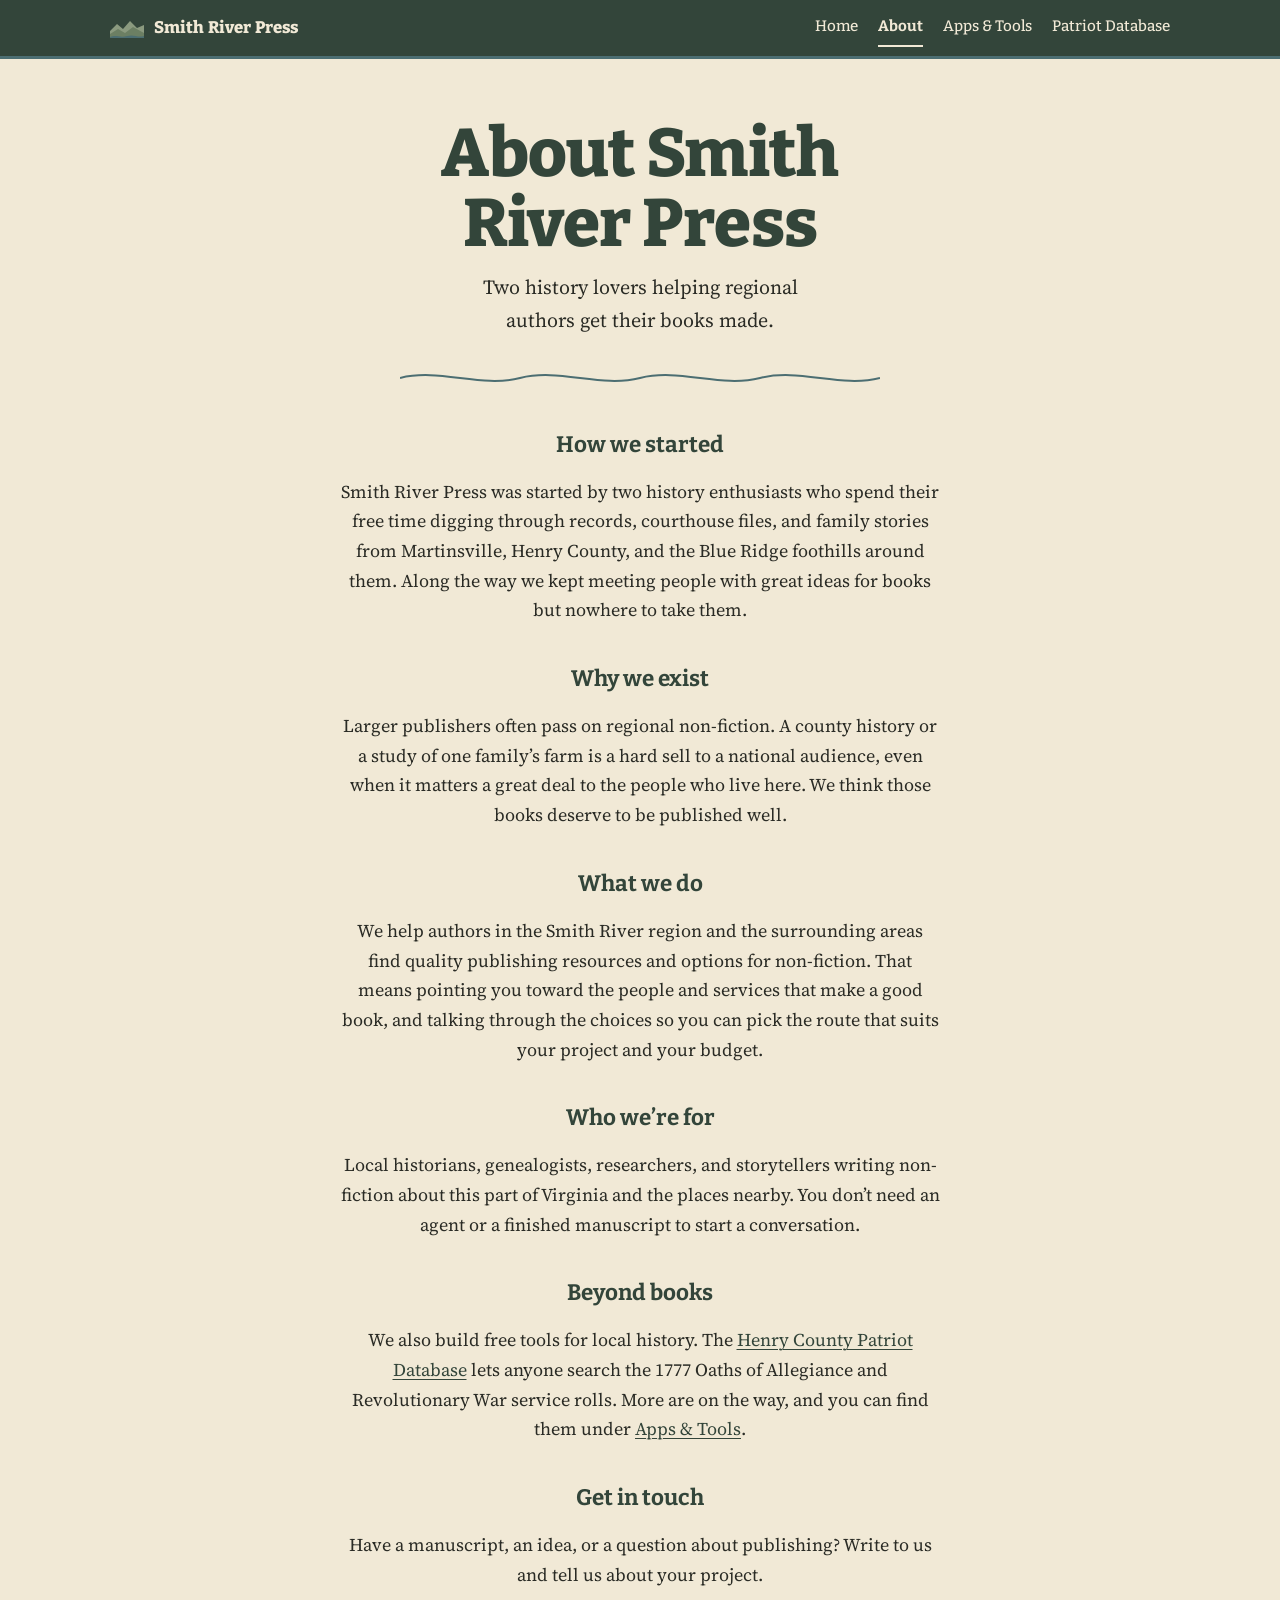
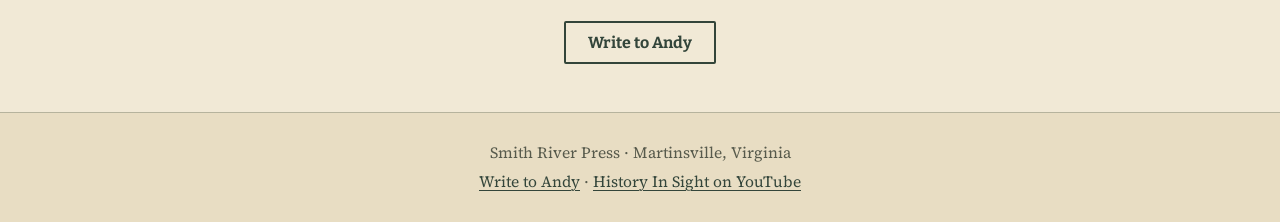
==== about/index.html @ 1280bb77 "com" ====
<!DOCTYPE html>
<html lang="en">
<head>
<meta charset="UTF-8">
<meta name="viewport" content="width=device-width, initial-scale=1">
<title>About Smith River Press | Publishing help for regional history authors</title>
<meta name="description" content="Smith River Press was started by two history enthusiasts to help authors in the Smith River region find quality publishing resources for non-fiction that larger publishers often pass over.">
<meta name="theme-color" content="#33453A">
<link rel="canonical" href="https://smithriverpress.com/about/">
<link rel="icon" href="/favicon.svg" type="image/svg+xml">
<meta property="og:type" content="website">
<meta property="og:site_name" content="Smith River Press">
<meta property="og:title" content="About Smith River Press | Publishing help for regional history authors">
<meta property="og:description" content="Smith River Press was started by two history enthusiasts to help authors in the Smith River region find quality publishing resources for non-fiction that larger publishers often pass over.">
<meta property="og:url" content="https://smithriverpress.com/about/">
<meta property="og:image" content="https://smithriverpress.com/og-image.png">
<meta property="og:image:alt" content="Smith River Press over layered Blue Ridge ridges">
<meta name="twitter:card" content="summary_large_image">
<link rel="preconnect" href="https://fonts.googleapis.com">
<link rel="preconnect" href="https://fonts.gstatic.com" crossorigin>
<link href="https://fonts.googleapis.com/css2?family=Bitter:wght@500;700;800&family=Source+Serif+4:ital,wght@0,400;0,600;1,400&display=swap" rel="stylesheet">
<link rel="stylesheet" href="/assets/site-bar.css">
<link rel="stylesheet" href="/assets/site.css">
</head>
<body>
<a class="srp-skip" href="#main">Skip to content</a>
<header class="srp-bar">
  <div class="srp-bar__inner">
    <a class="srp-brand" href="/"><svg viewBox="0 0 68 40" aria-hidden="true"><path d="M0 26 L14 12 L26 22 L40 6 L54 20 L68 14 V40 H0Z" fill="#8B9A7F"/><path d="M0 32 L16 22 L30 30 L46 18 L68 30 V40 H0Z" fill="#6C7F63"/><path d="M0 38 C12 33 20 40 34 36 C48 32 56 40 68 36 V40 H0Z" fill="#4C6E72"/></svg><span>Smith River Press</span></a>
    <nav class="srp-nav" aria-label="Main">
    <ul>
      <li><a href="/">Home</a></li>
      <li><a href="/about/" aria-current="page">About</a></li>
      <li><a href="/apps/">Apps &amp; Tools</a></li>
      <li><a href="/apps/patriot-data/henry-county-virginia/">Patriot Database</a></li>
    </ul>
    </nav>
  </div>
</header>

<main id="main">
  <h1>About Smith River Press</h1>
  <p class="tagline">Two history lovers helping regional authors get their books made.</p>
  <svg class="river-divider" viewBox="0 0 480 26" role="presentation" aria-hidden="true"><path d="M0,13 C40,3 80,23 120,13 C160,3 200,23 240,13 C280,3 320,23 360,13 C400,3 440,23 480,13" fill="none" stroke="#4C6E72" stroke-width="2"/></svg>

  <div class="prose">
    <h2>How we started</h2>
    <p>Smith River Press was started by two history enthusiasts who spend their free time digging through records, courthouse files, and family stories from Martinsville, Henry County, and the Blue Ridge foothills around them. Along the way we kept meeting people with great ideas for books but nowhere to take them.</p>

    <h2>Why we exist</h2>
    <p>Larger publishers often pass on regional non-fiction. A county history or a study of one family&rsquo;s farm is a hard sell to a national audience, even when it matters a great deal to the people who live here. We think those books deserve to be published well.</p>

    <h2>What we do</h2>
    <p>We help authors in the Smith River region and the surrounding areas find quality publishing resources and options for non-fiction. That means pointing you toward the people and services that make a good book, and talking through the choices so you can pick the route that suits your project and your budget.</p>

    <h2>Who we&rsquo;re for</h2>
    <p>Local historians, genealogists, researchers, and storytellers writing non-fiction about this part of Virginia and the places nearby. You don&rsquo;t need an agent or a finished manuscript to start a conversation.</p>

    <h2>Beyond books</h2>
    <p>We also build free tools for local history. The <a href="/apps/patriot-data/henry-county-virginia/">Henry County Patriot Database</a> lets anyone search the 1777 Oaths of Allegiance and Revolutionary War service rolls. More are on the way, and you can find them under <a href="/apps/">Apps &amp; Tools</a>.</p>

    <h2>Get in touch</h2>
    <p>Have a manuscript, an idea, or a question about publishing? Write to us and tell us about your project.</p>
  </div>

  <p class="contact-block"><a class="stamp" href="mailto:andy@smithriverpress.com">Write to Andy</a></p>
</main>

<footer class="foot">
  <p>Smith River Press &middot; Martinsville, Virginia</p>
  <p><a href="mailto:andy@smithriverpress.com">Write to Andy</a> &middot; <a href="https://www.youtube.com/@yourhistoryinsight" target="_blank" rel="noopener">History In Sight on YouTube</a></p>
</footer>

</body>
</html>
---- assets/site-bar.css ----
/* Smith River Press — shared top bar.
   Namespaced (.srp-*) so it can be dropped onto ANY page, including
   apps that carry their own stylesheet (e.g. the Patriot Database). */
.srp-skip{position:absolute;left:-9999px;top:0;background:#F1E9D6;color:#33453A;padding:.6rem 1rem;z-index:1000;font:700 .95rem/1 Georgia,serif;text-decoration:none}
.srp-skip:focus{left:.5rem;top:.5rem}
.srp-bar{background:#33453A;color:#F1E9D6;font-family:"Bitter",Georgia,"Times New Roman",serif;border-bottom:3px solid #4C6E72}
.srp-bar__inner{max-width:1100px;margin:0 auto;padding:.55rem 1.25rem;display:flex;flex-wrap:wrap;align-items:center;justify-content:space-between;gap:.35rem 1.5rem}
.srp-brand{display:inline-flex;align-items:center;gap:.6rem;color:#F1E9D6;text-decoration:none;font-weight:800;font-size:1.05rem;letter-spacing:.01em}
.srp-brand svg{width:34px;height:auto;flex:none}
.srp-nav ul{list-style:none;margin:0;padding:0;display:flex;flex-wrap:wrap;gap:.1rem 1.25rem}
.srp-nav a{display:inline-block;padding:.35rem 0;color:#F1E9D6;text-decoration:none;font-weight:500;font-size:.95rem;border-bottom:2px solid transparent}
.srp-nav a:hover{border-bottom-color:rgba(241,233,214,.55)}
.srp-nav a[aria-current="page"]{border-bottom-color:#F1E9D6;font-weight:700}
.srp-bar a:focus-visible{outline:2px solid #F1E9D6;outline-offset:3px;border-radius:2px}
@media (max-width:520px){.srp-bar__inner{justify-content:center;text-align:center}.srp-nav ul{justify-content:center}}
@media print{.srp-bar,.srp-skip{display:none}}
.srp-bar{width:100%;align-self:stretch}
---- assets/site.css ----
/* Smith River Press — site stylesheet (home, apps, 404).
   Palette comes from the ridge illustration so the page and art agree. */
:root{
  --paper:#F1E9D6; --paper-deep:#E8DDC3; --ink:#2A2B25; --muted:#575a4c;
  --pine:#33453A; --sage:#6C7F63; --mist:#8B9A7F; --river:#4C6E72;
  --rule:rgba(51,69,58,.28);
  --serif:"Source Serif 4",Georgia,"Times New Roman",serif;
  --display:"Bitter",Georgia,"Times New Roman",serif;
}
*,*::before,*::after{box-sizing:border-box}
html{-webkit-text-size-adjust:100%;scroll-padding-top:1rem}
body{margin:0;min-height:100vh;display:flex;flex-direction:column;background:var(--paper);color:var(--ink);font:400 1.125rem/1.65 var(--serif);text-rendering:optimizeLegibility}
main{flex:1;width:100%;max-width:40rem;margin:0 auto;padding:2.5rem 1.25rem 3rem;text-align:center}
a{color:var(--pine);text-decoration-thickness:1px;text-underline-offset:.18em}
a:hover{color:var(--river)}
a:focus-visible,button:focus-visible{outline:3px solid var(--river);outline-offset:3px;border-radius:2px}
img,svg{max-width:100%;height:auto}

h1{font:800 clamp(2.4rem,7vw,4.2rem)/1.04 var(--display);color:var(--pine);margin:1.25rem 0 .75rem;letter-spacing:-.01em;text-wrap:balance}
h2{font:700 1.4rem/1.25 var(--display);color:var(--pine);margin:2.5rem 0 .75rem}
.tagline{max-width:34ch;margin:0 auto 1.5rem;font-size:1.25rem;text-wrap:balance}
.ridge{display:block;width:100%;margin:0 auto}
.river-divider{display:block;width:min(480px,80%);margin:1.75rem auto}

/* the one deliberate moment: the hero settles in on load */
@media (prefers-reduced-motion:no-preference){
  .hero{animation:settle .7s ease-out both}
  @keyframes settle{from{opacity:0;transform:translateY(8px)}to{opacity:1;transform:none}}
}

.notice{margin:0 auto 1.75rem;padding:1rem 1.25rem;background:var(--paper-deep);border-left:4px solid var(--river);text-align:left;max-width:34rem}

/* the shelf: what is live, in plain list form */
.shelf{list-style:none;margin:0 auto;padding:0;max-width:34rem;text-align:left}
.shelf li{padding:1.1rem 0 1.1rem 1.1rem;border-top:1px solid var(--rule);border-left:4px solid transparent}
.shelf li:last-child{border-bottom:1px solid var(--rule)}
.shelf li.is-live{border-left-color:var(--river)}
.shelf h3{font:700 1.2rem/1.3 var(--display);margin:0 0 .25rem}
.shelf h3 a{color:var(--pine)}
.shelf p{margin:0;color:var(--muted);font-size:1.02rem}
.status{display:inline-block;margin-top:.5rem;font-size:.92rem;font-style:italic;color:var(--river)}

.contact-block{margin:2rem 0 0}
.stamp{display:inline-block;padding:.6rem 1.4rem;border:2px solid var(--pine);color:var(--pine);font:700 1rem/1.2 var(--display);text-decoration:none;border-radius:2px;transition:background-color .15s,color .15s}
.stamp:hover{background:var(--pine);color:var(--paper)}
.back-link{display:inline-block;margin-top:.5rem}

.foot{background:var(--paper-deep);border-top:1px solid var(--rule);padding:1.5rem 1.25rem;text-align:center;font-size:.98rem;color:var(--muted)}
.foot p{margin:.2rem 0}

@media (max-width:520px){body{font-size:1.05rem}main{padding-top:1.75rem}}
@media print{body{background:#fff}.foot{border:0}}
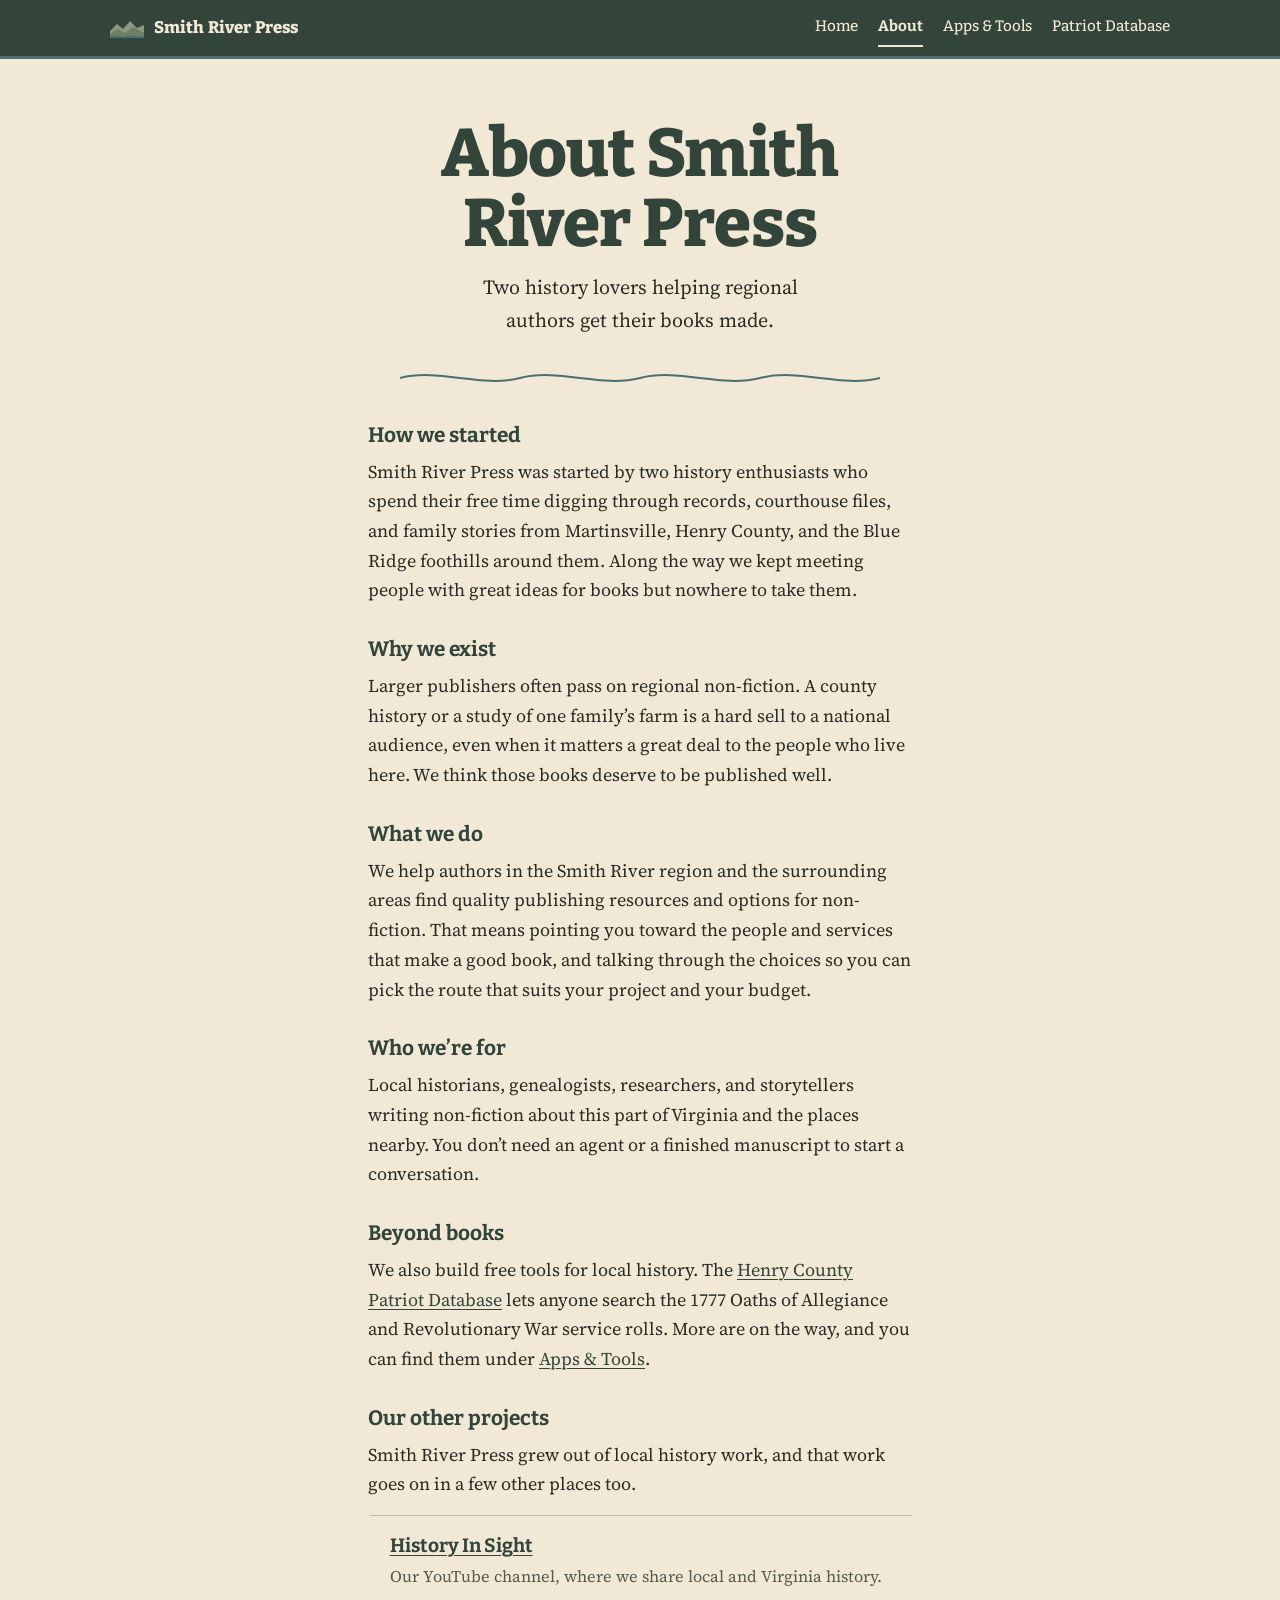
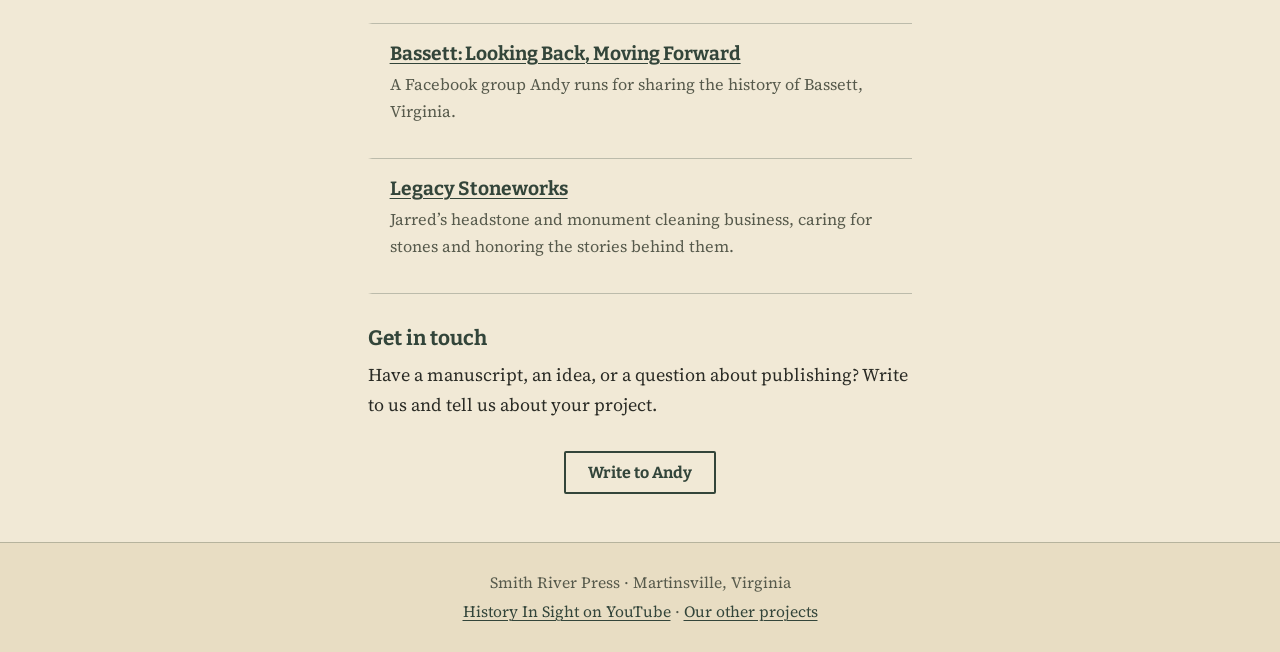
==== commit f5482aa6: "commit" ====
--- a/about/index.html
+++ b/about/index.html
@@ -59,6 +59,23 @@
     <h2>Beyond books</h2>
     <p>We also build free tools for local history. The <a href="/apps/patriot-data/henry-county-virginia/">Henry County Patriot Database</a> lets anyone search the 1777 Oaths of Allegiance and Revolutionary War service rolls. More are on the way, and you can find them under <a href="/apps/">Apps &amp; Tools</a>.</p>
 
+    <h2 id="elsewhere">Our other projects</h2>
+    <p>Smith River Press grew out of local history work, and that work goes on in a few other places too.</p>
+    <ul class="shelf">
+      <li>
+        <h3><a href="https://www.youtube.com/@yourhistoryinsight" target="_blank" rel="noopener">History In Sight</a></h3>
+        <p>Our YouTube channel, where we share local and Virginia history.</p>
+      </li>
+      <li>
+        <h3><a href="https://www.facebook.com/groups/bassettvirginia" target="_blank" rel="noopener">Bassett: Looking Back, Moving Forward</a></h3>
+        <p>A Facebook group Andy runs for sharing the history of Bassett, Virginia.</p>
+      </li>
+      <li>
+        <h3><a href="https://www.legacystoneworks276.com/" target="_blank" rel="noopener">Legacy Stoneworks</a></h3>
+        <p>Jarred&rsquo;s headstone and monument cleaning business, caring for stones and honoring the stories behind them.</p>
+      </li>
+    </ul>
+
     <h2>Get in touch</h2>
     <p>Have a manuscript, an idea, or a question about publishing? Write to us and tell us about your project.</p>
   </div>
@@ -68,7 +85,7 @@
 
 <footer class="foot">
   <p>Smith River Press &middot; Martinsville, Virginia</p>
-  <p><a href="mailto:andy@smithriverpress.com">Write to Andy</a> &middot; <a href="https://www.youtube.com/@yourhistoryinsight" target="_blank" rel="noopener">History In Sight on YouTube</a></p>
+  <p><a href="https://www.youtube.com/@yourhistoryinsight" target="_blank" rel="noopener">History In Sight on YouTube</a> &middot; <a href="/about/#elsewhere">Our other projects</a></p>
 </footer>
 
 </body>
--- a/assets/site.css
+++ b/assets/site.css
@@ -50,3 +50,8 @@
 
 @media (max-width:520px){body{font-size:1.05rem}main{padding-top:1.75rem}}
 @media print{body{background:#fff}.foot{border:0}}
+
+/* long-form text pages (About) */
+.prose{max-width:34rem;margin:0 auto;text-align:left}
+.prose h2{margin:2rem 0 .5rem;font-size:1.3rem}
+.prose p{margin:0 0 1rem}
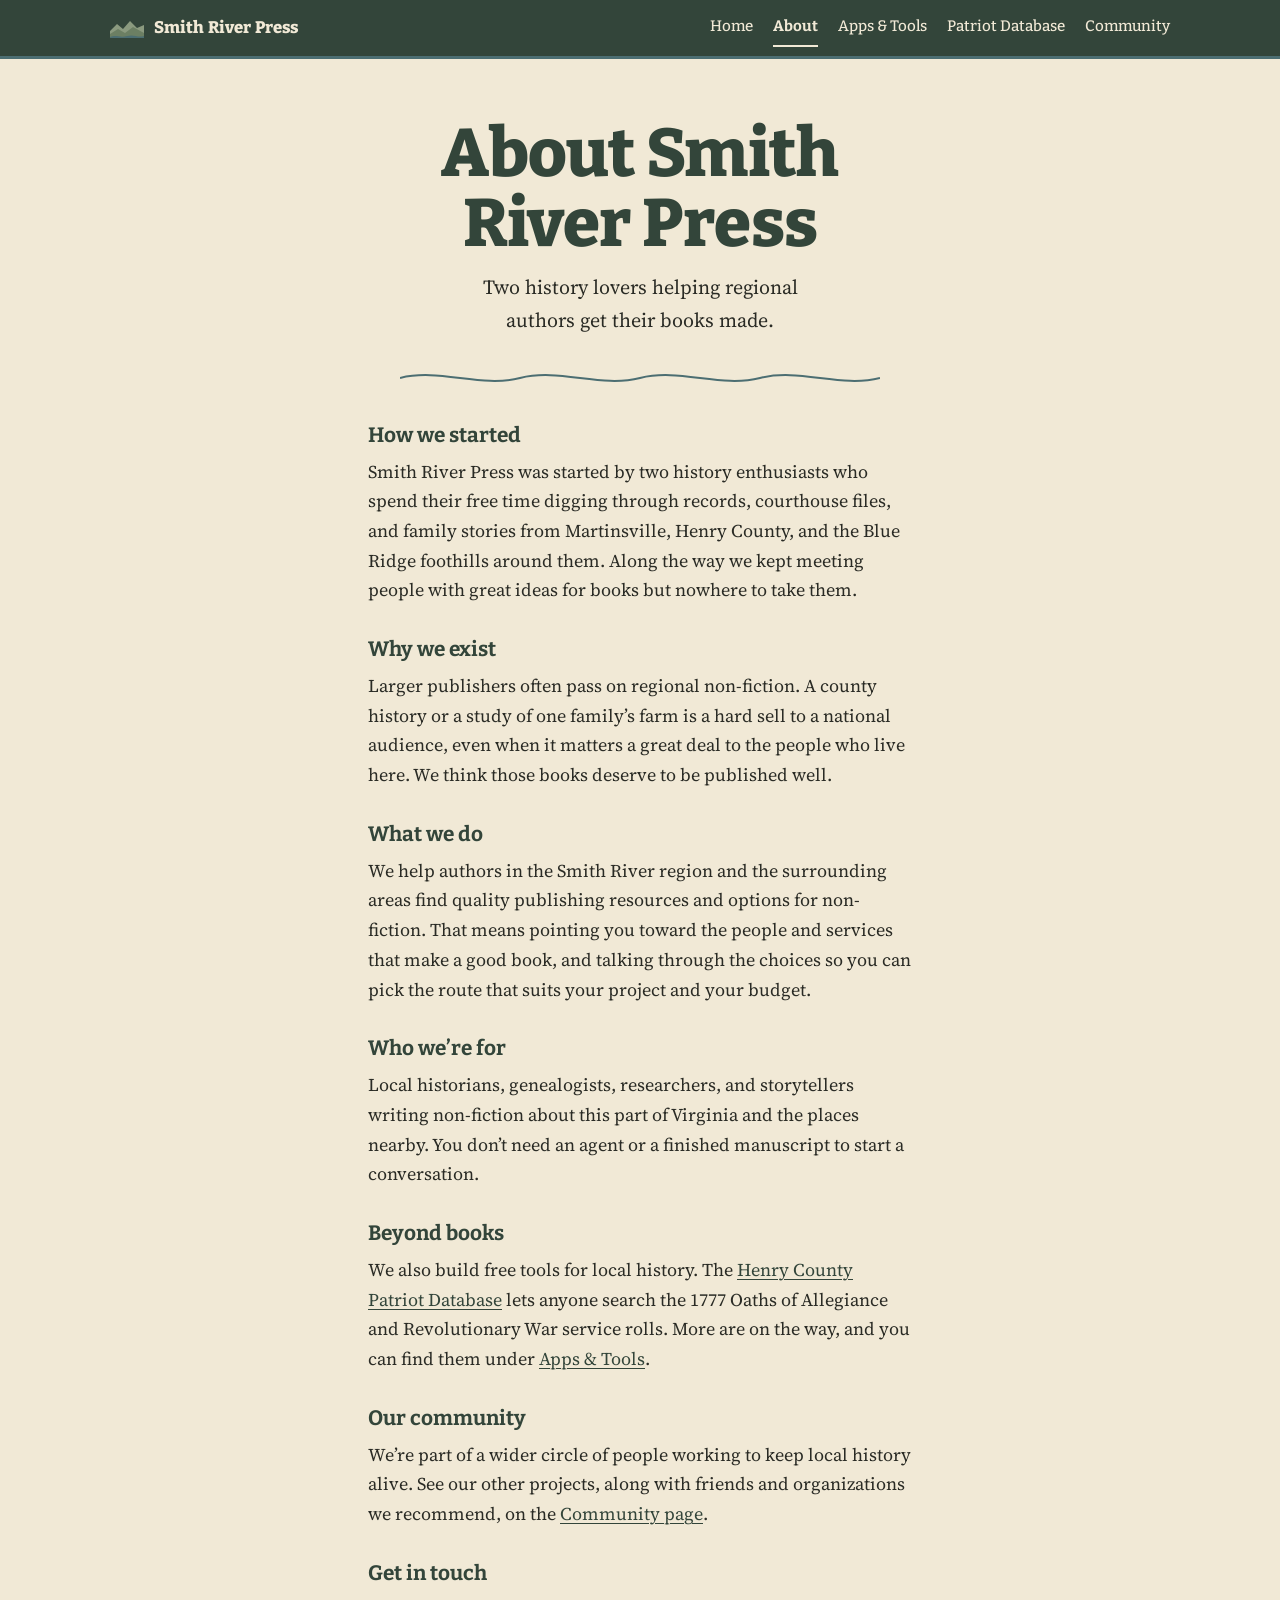
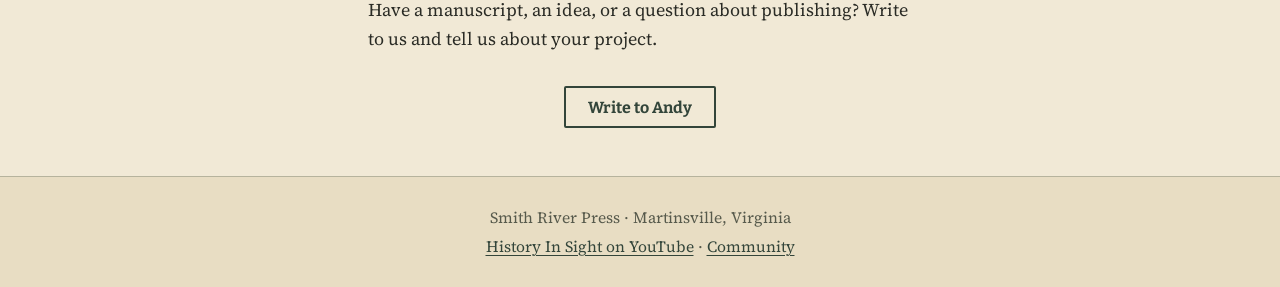
==== commit 14ff62ea: "com" ====
--- a/about/index.html
+++ b/about/index.html
@@ -33,6 +33,7 @@
       <li><a href="/about/" aria-current="page">About</a></li>
       <li><a href="/apps/">Apps &amp; Tools</a></li>
       <li><a href="/apps/patriot-data/henry-county-virginia/">Patriot Database</a></li>
+      <li><a href="/community/">Community</a></li>
     </ul>
     </nav>
   </div>
@@ -59,22 +60,8 @@
     <h2>Beyond books</h2>
     <p>We also build free tools for local history. The <a href="/apps/patriot-data/henry-county-virginia/">Henry County Patriot Database</a> lets anyone search the 1777 Oaths of Allegiance and Revolutionary War service rolls. More are on the way, and you can find them under <a href="/apps/">Apps &amp; Tools</a>.</p>
 
-    <h2 id="elsewhere">Our other projects</h2>
-    <p>Smith River Press grew out of local history work, and that work goes on in a few other places too.</p>
-    <ul class="shelf">
-      <li>
-        <h3><a href="https://www.youtube.com/@yourhistoryinsight" target="_blank" rel="noopener">History In Sight</a></h3>
-        <p>Our YouTube channel, where we share local and Virginia history.</p>
-      </li>
-      <li>
-        <h3><a href="https://www.facebook.com/groups/bassettvirginia" target="_blank" rel="noopener">Bassett: Looking Back, Moving Forward</a></h3>
-        <p>A Facebook group Andy runs for sharing the history of Bassett, Virginia.</p>
-      </li>
-      <li>
-        <h3><a href="https://www.legacystoneworks276.com/" target="_blank" rel="noopener">Legacy Stoneworks</a></h3>
-        <p>Jarred&rsquo;s headstone and monument cleaning business, caring for stones and honoring the stories behind them.</p>
-      </li>
-    </ul>
+    <h2>Our community</h2>
+    <p>We&rsquo;re part of a wider circle of people working to keep local history alive. See our other projects, along with friends and organizations we recommend, on the <a href="/community/">Community page</a>.</p>
 
     <h2>Get in touch</h2>
     <p>Have a manuscript, an idea, or a question about publishing? Write to us and tell us about your project.</p>
@@ -85,7 +72,7 @@
 
 <footer class="foot">
   <p>Smith River Press &middot; Martinsville, Virginia</p>
-  <p><a href="https://www.youtube.com/@yourhistoryinsight" target="_blank" rel="noopener">History In Sight on YouTube</a> &middot; <a href="/about/#elsewhere">Our other projects</a></p>
+  <p><a href="https://www.youtube.com/@yourhistoryinsight" target="_blank" rel="noopener">History In Sight on YouTube</a> &middot; <a href="/community/">Community</a></p>
 </footer>
 
 </body>
--- a/assets/site.css
+++ b/assets/site.css
@@ -55,3 +55,5 @@
 .prose{max-width:34rem;margin:0 auto;text-align:left}
 .prose h2{margin:2rem 0 .5rem;font-size:1.3rem}
 .prose p{margin:0 0 1rem}
+.prose .shelf{margin:0 0 .5rem}
+.fine-print{font-size:.95rem;font-style:italic;color:var(--muted)}
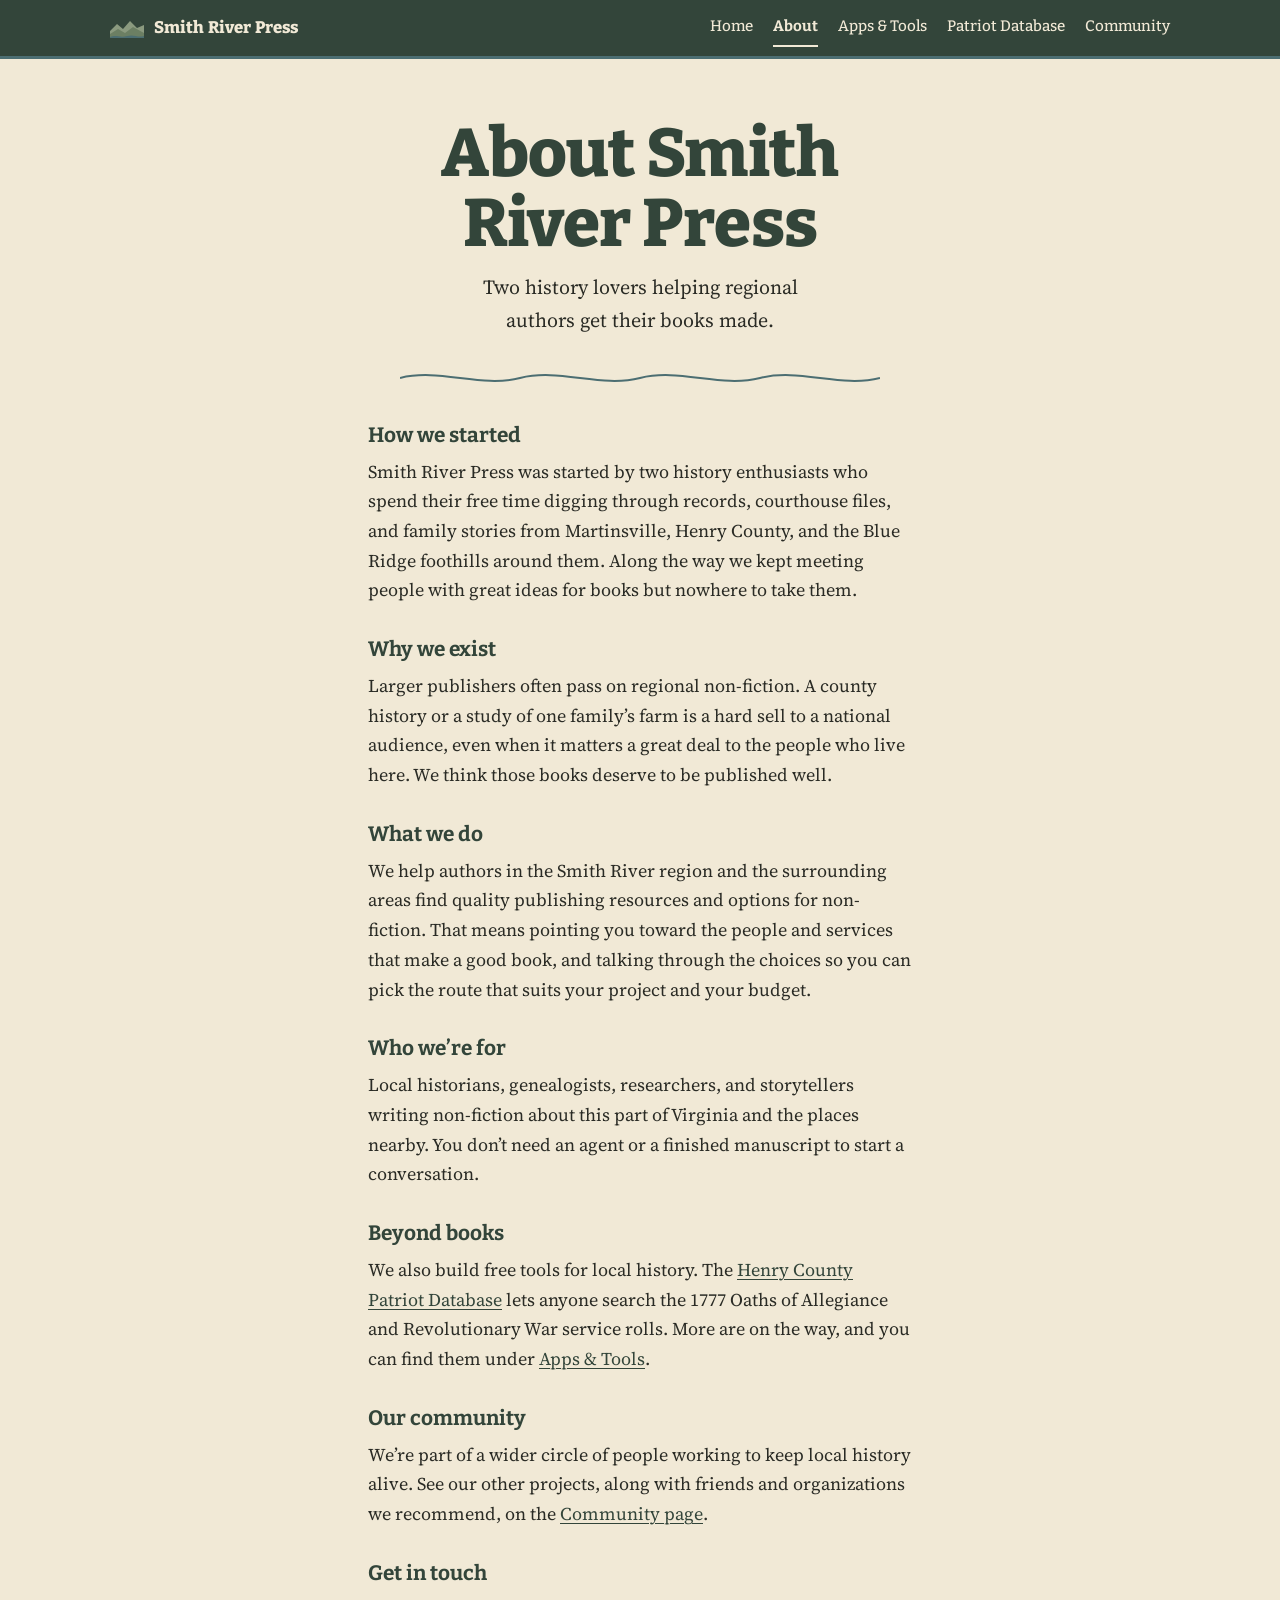
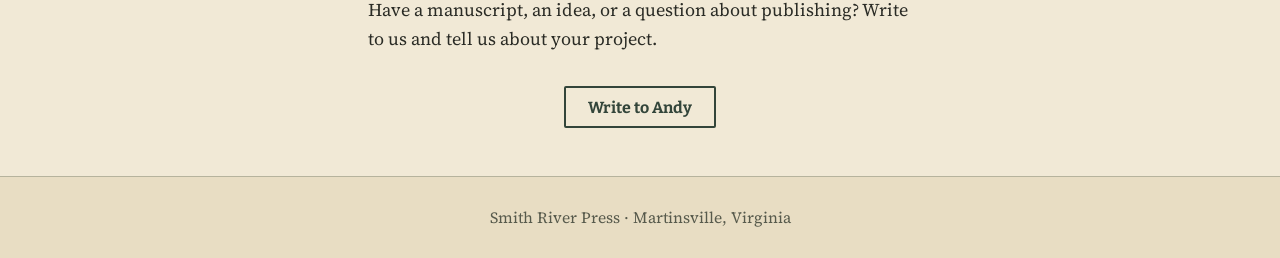
==== commit 47030f0d: "com" ====
--- a/about/index.html
+++ b/about/index.html
@@ -72,7 +72,6 @@
 
 <footer class="foot">
   <p>Smith River Press &middot; Martinsville, Virginia</p>
-  <p><a href="https://www.youtube.com/@yourhistoryinsight" target="_blank" rel="noopener">History In Sight on YouTube</a> &middot; <a href="/community/">Community</a></p>
 </footer>
 
 </body>
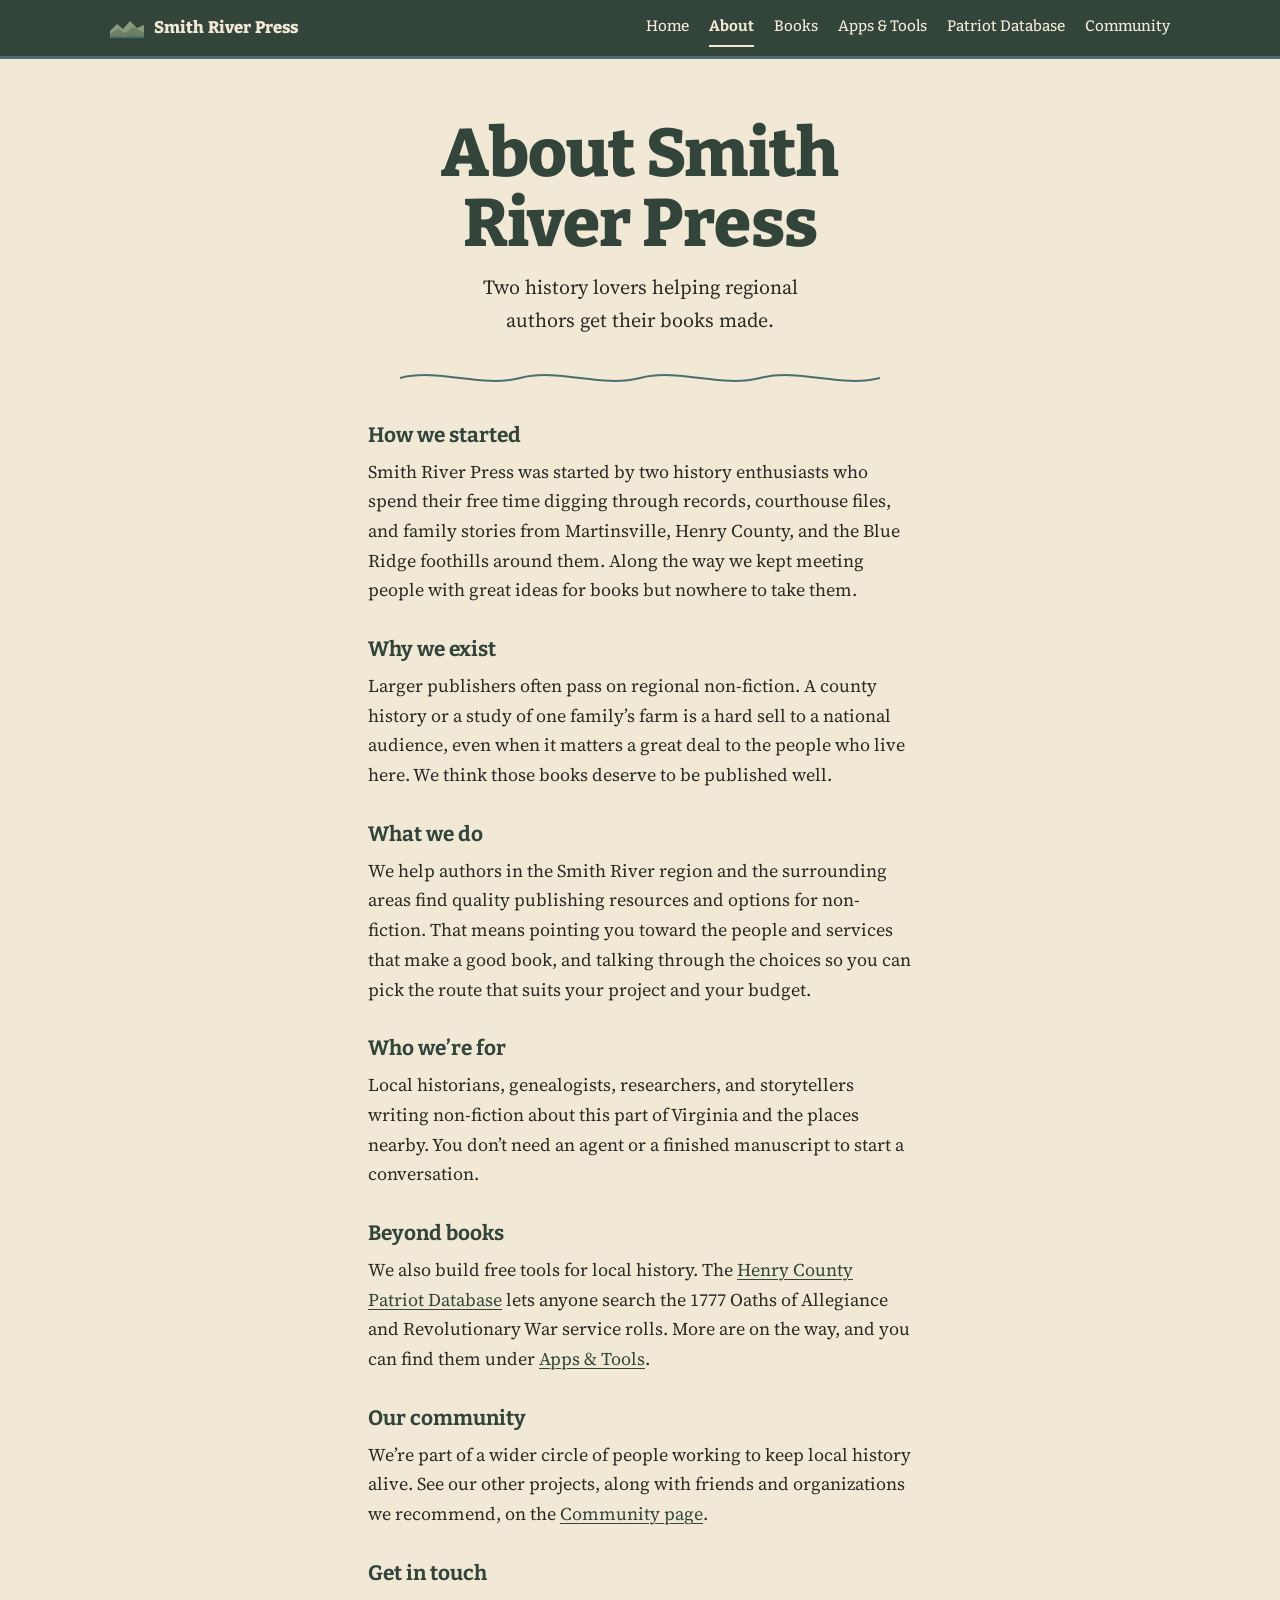
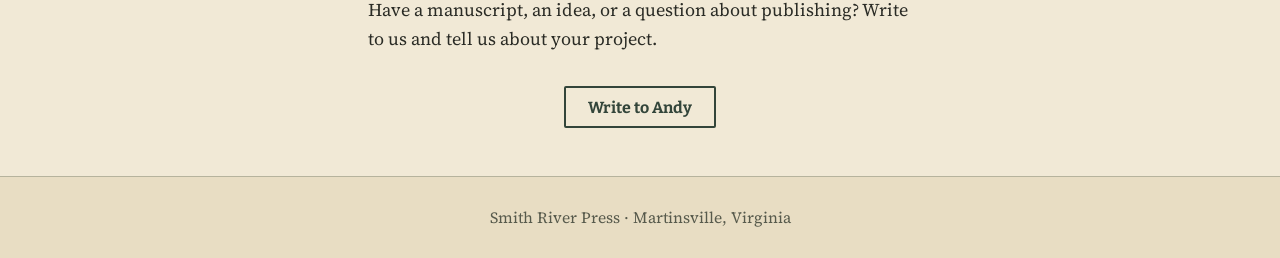
==== commit e296bdac: "com" ====
--- a/about/index.html
+++ b/about/index.html
@@ -31,6 +31,7 @@
     <ul>
       <li><a href="/">Home</a></li>
       <li><a href="/about/" aria-current="page">About</a></li>
+      <li><a href="/books/">Books</a></li>
       <li><a href="/apps/">Apps &amp; Tools</a></li>
       <li><a href="/apps/patriot-data/henry-county-virginia/">Patriot Database</a></li>
       <li><a href="/community/">Community</a></li>
--- a/assets/site.css
+++ b/assets/site.css
@@ -57,3 +57,48 @@
 .prose p{margin:0 0 1rem}
 .prose .shelf{margin:0 0 .5rem}
 .fine-print{font-size:.95rem;font-style:italic;color:var(--muted)}
+
+/* ---- Books ---- */
+main.wide{max-width:48rem}
+.crumbs{text-align:left;margin:0 0 1.5rem;font-size:1rem}
+
+/* typographic cover placeholder; swap for a real <img> when the cover exists */
+.cover{aspect-ratio:2/3;width:100%;background:var(--pine);color:var(--paper);display:flex;flex-direction:column;align-items:center;justify-content:center;gap:.6rem;padding:1.25rem;text-align:center;border-radius:2px;box-shadow:0 6px 18px rgba(42,43,37,.28);font-family:var(--display)}
+.cover strong{font-weight:800;font-size:1.9rem;line-height:1.05;text-transform:uppercase;letter-spacing:.03em}
+.cover em{font:italic 400 1.05rem/1.2 var(--serif);text-transform:uppercase;letter-spacing:.08em}
+.cover small{margin-top:1.25rem;font:500 .85rem/1 var(--serif);letter-spacing:.1em;text-transform:uppercase;opacity:.85}
+.cover--sm{width:92px;flex:none;padding:.5rem;gap:.25rem;box-shadow:0 3px 8px rgba(42,43,37,.25)}
+.cover--sm strong{font-size:.78rem}
+.cover--sm em{font-size:.5rem}
+.book__cover img{display:block;width:100%;height:auto;border-radius:2px;box-shadow:0 6px 18px rgba(42,43,37,.28)}
+
+.book{display:grid;grid-template-columns:minmax(0,15rem) 1fr;gap:2.25rem;align-items:start;text-align:left;margin-bottom:2rem}
+.book__title{font:800 clamp(2rem,5.5vw,2.9rem)/1.05 var(--display);color:var(--pine);margin:.35rem 0 .6rem;text-align:left}
+.book__title span{display:block;font-weight:700;font-size:.72em}
+.book__subtitle{font-style:italic;font-size:1.2rem;margin:0 0 .5rem;color:var(--muted)}
+.book__author{font-weight:600;margin:0 0 1.25rem}
+.buy{margin-top:1.25rem}
+.buy .fine-print{margin:.75rem 0 0}
+.book .status{margin:0}
+
+.prose--left{max-width:36rem;margin:0 auto}
+.details{display:grid;grid-template-columns:7.5rem 1fr;gap:.5rem 1rem;margin:0}
+.details dt{font-weight:700;color:var(--pine)}
+.details dd{margin:0}
+
+.book-list{list-style:none;margin:0 auto;padding:0;max-width:34rem;text-align:left}
+.book-list li{border-top:1px solid var(--rule);border-bottom:1px solid var(--rule)}
+.book-row{display:flex;gap:1.25rem;align-items:center;padding:1.25rem .5rem;color:inherit;text-decoration:none}
+.book-row:hover .book-row__title{color:var(--river);text-decoration:underline}
+.book-row__text{display:flex;flex-direction:column;gap:.15rem}
+.book-row__title{font:700 1.25rem/1.25 var(--display);color:var(--pine)}
+.book-row__sub{font-style:italic;color:var(--muted)}
+.book-row__by{font-size:1rem}
+
+@media (max-width:640px){
+  .book{grid-template-columns:1fr;gap:1.5rem;text-align:center}
+  .book__cover{max-width:15rem;margin:0 auto}
+  .book__title{text-align:center}
+  .details{grid-template-columns:1fr;gap:.1rem}
+  .details dd{margin-bottom:.6rem}
+}
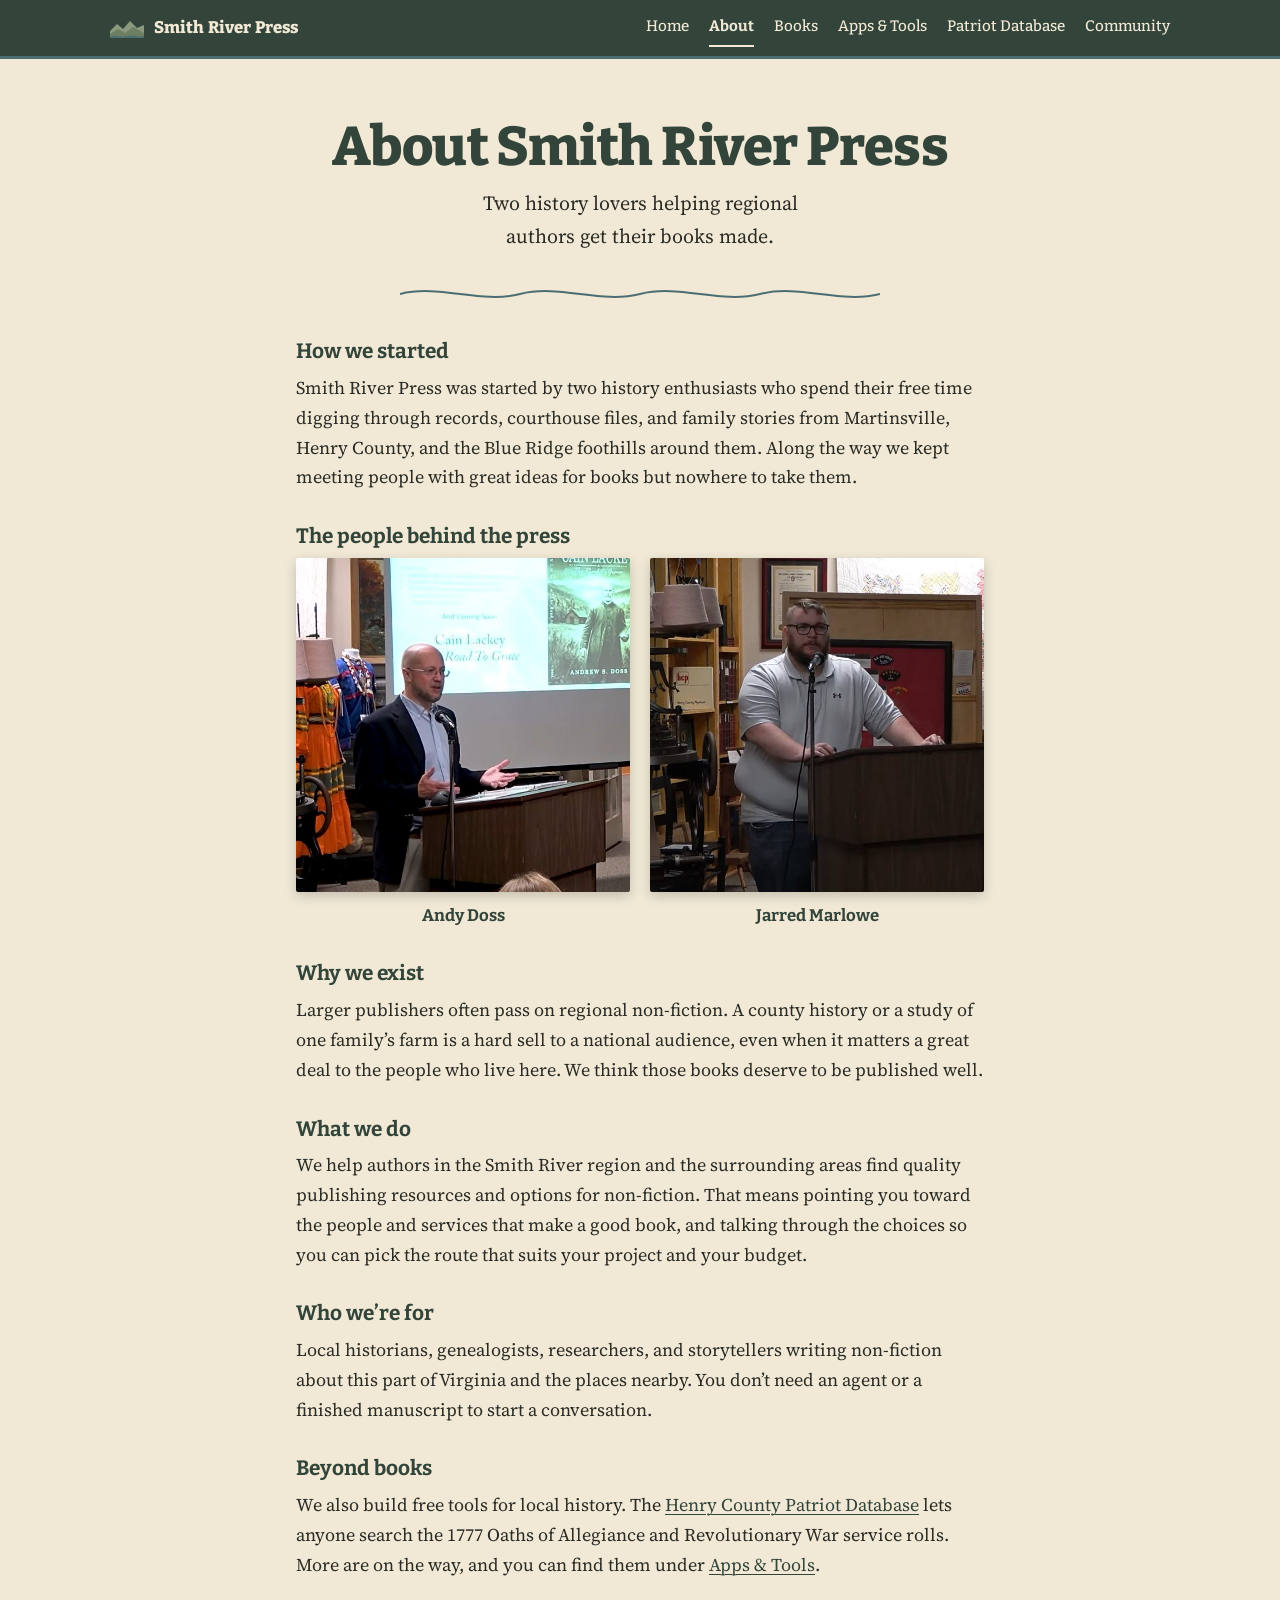
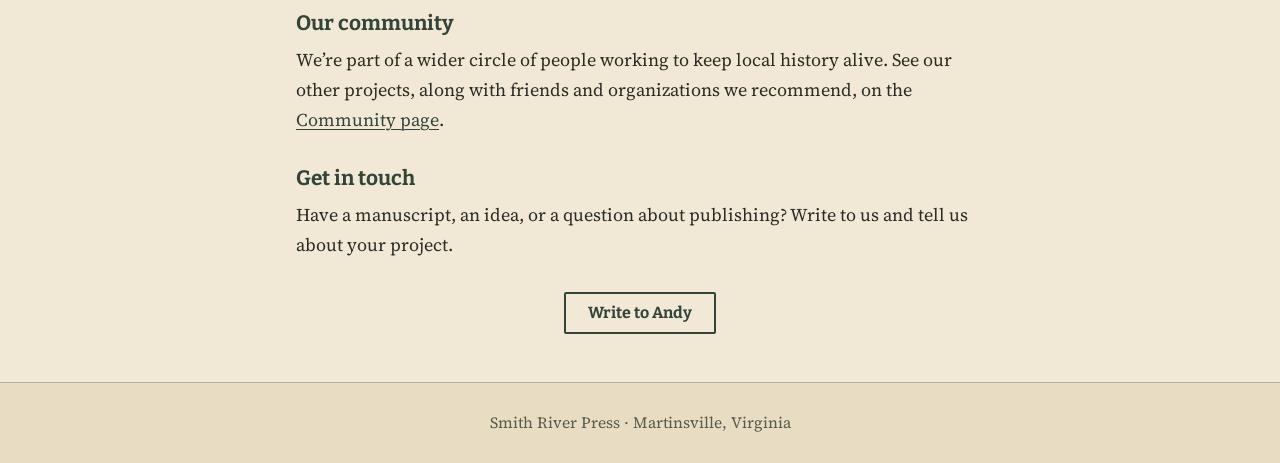
==== commit 25bee18f: "com" ====
--- a/about/index.html
+++ b/about/index.html
@@ -49,6 +49,18 @@
     <h2>How we started</h2>
     <p>Smith River Press was started by two history enthusiasts who spend their free time digging through records, courthouse files, and family stories from Martinsville, Henry County, and the Blue Ridge foothills around them. Along the way we kept meeting people with great ideas for books but nowhere to take them.</p>
 
+    <h2>The people behind the press</h2>
+    <div class="people">
+      <figure>
+        <img src="/assets/images/andy-lecture.jpg" width="600" height="600" loading="lazy" alt="Andy Doss speaking at a lectern during a local history talk">
+        <figcaption><strong>Andy Doss</strong></figcaption>
+      </figure>
+      <figure>
+        <img src="/assets/images/jarred-lecture.jpg" width="600" height="600" loading="lazy" alt="Jarred Marlowe speaking at a lectern during a local history talk">
+        <figcaption><strong>Jarred Marlowe</strong></figcaption>
+      </figure>
+    </div>
+
     <h2>Why we exist</h2>
     <p>Larger publishers often pass on regional non-fiction. A county history or a study of one family&rsquo;s farm is a hard sell to a national audience, even when it matters a great deal to the people who live here. We think those books deserve to be published well.</p>
 
--- a/assets/site.css
+++ b/assets/site.css
@@ -10,7 +10,7 @@
 *,*::before,*::after{box-sizing:border-box}
 html{-webkit-text-size-adjust:100%;scroll-padding-top:1rem}
 body{margin:0;min-height:100vh;display:flex;flex-direction:column;background:var(--paper);color:var(--ink);font:400 1.125rem/1.65 var(--serif);text-rendering:optimizeLegibility}
-main{flex:1;width:100%;max-width:40rem;margin:0 auto;padding:2.5rem 1.25rem 3rem;text-align:center}
+main{flex:1;width:100%;max-width:52rem;margin:0 auto;padding:2.5rem 1.25rem 3rem;text-align:center}
 a{color:var(--pine);text-decoration-thickness:1px;text-underline-offset:.18em}
 a:hover{color:var(--river)}
 a:focus-visible,button:focus-visible{outline:3px solid var(--river);outline-offset:3px;border-radius:2px}
@@ -28,10 +28,10 @@
   @keyframes settle{from{opacity:0;transform:translateY(8px)}to{opacity:1;transform:none}}
 }
 
-.notice{margin:0 auto 1.75rem;padding:1rem 1.25rem;background:var(--paper-deep);border-left:4px solid var(--river);text-align:left;max-width:34rem}
+.notice{margin:0 auto 1.75rem;padding:1rem 1.25rem;background:var(--paper-deep);border-left:4px solid var(--river);text-align:left;max-width:43rem}
 
 /* the shelf: what is live, in plain list form */
-.shelf{list-style:none;margin:0 auto;padding:0;max-width:34rem;text-align:left}
+.shelf{list-style:none;margin:0 auto;padding:0;max-width:43rem;text-align:left}
 .shelf li{padding:1.1rem 0 1.1rem 1.1rem;border-top:1px solid var(--rule);border-left:4px solid transparent}
 .shelf li:last-child{border-bottom:1px solid var(--rule)}
 .shelf li.is-live{border-left-color:var(--river)}
@@ -52,14 +52,14 @@
 @media print{body{background:#fff}.foot{border:0}}
 
 /* long-form text pages (About) */
-.prose{max-width:34rem;margin:0 auto;text-align:left}
+.prose{max-width:43rem;margin:0 auto;text-align:left}
 .prose h2{margin:2rem 0 .5rem;font-size:1.3rem}
 .prose p{margin:0 0 1rem}
 .prose .shelf{margin:0 0 .5rem}
 .fine-print{font-size:.95rem;font-style:italic;color:var(--muted)}
 
 /* ---- Books ---- */
-main.wide{max-width:48rem}
+main.wide{max-width:56rem}
 .crumbs{text-align:left;margin:0 0 1.5rem;font-size:1rem}
 
 /* typographic cover placeholder; swap for a real <img> when the cover exists */
@@ -81,12 +81,12 @@
 .buy .fine-print{margin:.75rem 0 0}
 .book .status{margin:0}
 
-.prose--left{max-width:36rem;margin:0 auto}
+.prose--left{max-width:43rem;margin:0 auto}
 .details{display:grid;grid-template-columns:7.5rem 1fr;gap:.5rem 1rem;margin:0}
 .details dt{font-weight:700;color:var(--pine)}
 .details dd{margin:0}
 
-.book-list{list-style:none;margin:0 auto;padding:0;max-width:34rem;text-align:left}
+.book-list{list-style:none;margin:0 auto;padding:0;max-width:43rem;text-align:left}
 .book-list li{border-top:1px solid var(--rule);border-bottom:1px solid var(--rule)}
 .book-row{display:flex;gap:1.25rem;align-items:center;padding:1.25rem .5rem;color:inherit;text-decoration:none}
 .book-row:hover .book-row__title{color:var(--river);text-decoration:underline}
@@ -102,3 +102,14 @@
   .details{grid-template-columns:1fr;gap:.1rem}
   .details dd{margin-bottom:.6rem}
 }
+.cover-thumb{display:block;width:92px;height:auto;flex:none;border-radius:2px;box-shadow:0 3px 8px rgba(42,43,37,.25)}
+
+/* inner-page titles are smaller than the home hero so they stay on one line */
+main > h1{font-size:clamp(2.2rem,5vw,3.4rem)}
+
+/* ---- People (About) ---- */
+.people{display:grid;grid-template-columns:repeat(auto-fit,minmax(13rem,1fr));gap:1.25rem;margin:0 0 1.5rem}
+.people figure{margin:0}
+.people img{display:block;width:100%;height:auto;aspect-ratio:1/1;object-fit:cover;border-radius:2px;box-shadow:0 4px 12px rgba(42,43,37,.22)}
+.people figcaption{margin-top:.6rem;text-align:center;font-size:1.05rem}
+.people figcaption strong{font-family:var(--display);color:var(--pine)}
